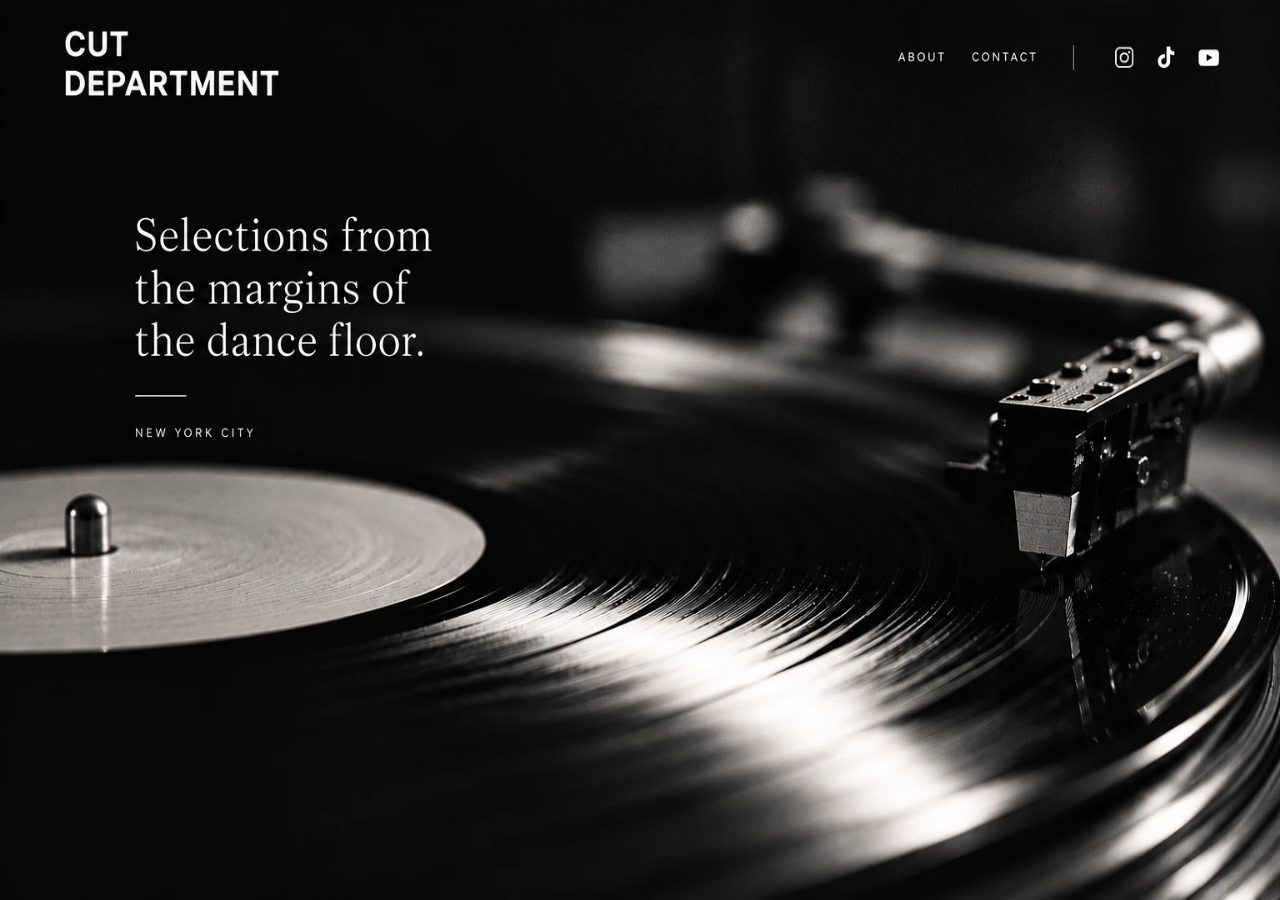
==== index.html @ 2505b228 "Add files via upload" ====
<!doctype html>
<html lang="en">
<head>
  <meta charset="utf-8">
  <meta name="viewport" content="width=device-width, initial-scale=1">
  <meta name="theme-color" content="#080808">
  <meta name="description" content="Cut Department — Selections from the margins of the dance floor. New York City.">
  <title>Cut Department — NYC</title>
  <link rel="stylesheet" href="styles.css">
</head>
<body>
  <main class="landing" aria-label="Cut Department homepage">
    <!-- Desktop reproduces the approved image exactly. Accessible, interactive links overlay the pictured labels. -->
    <div class="desktop-links">
      <a class="hotspot about-hit" href="about.html" aria-label="About Cut Department"></a>
      <button class="hotspot contact-hit" data-panel="contact" aria-label="Contact Cut Department"></button>
      <a class="hotspot instagram-hit" data-social="instagram" aria-label="Instagram" hidden></a>
      <a class="hotspot tiktok-hit" data-social="tiktok" aria-label="TikTok" hidden></a>
      <a class="hotspot youtube-hit" data-social="youtube" aria-label="YouTube" hidden></a>
    </div>
    <div class="mobile-content">
      <div class="mobile-top"><div class="brand">CUT<br>DEPARTMENT</div><nav aria-label="Main navigation"><a href="about.html">ABOUT</a><button data-panel="contact">CONTACT</button></nav></div>
      <div class="mobile-message"><h1>Selections from<br>the margins of<br>the dance floor.</h1><div class="small-rule"></div><p>NEW YORK CITY</p></div>
      <nav class="mobile-social" aria-label="Social media"><a data-social="instagram" hidden>INSTAGRAM</a><a data-social="tiktok" hidden>TIKTOK</a><a data-social="youtube" hidden>YOUTUBE</a></nav>
    </div>
  </main>
  <dialog id="info-dialog" aria-labelledby="dialog-title">
    <button id="close-dialog" aria-label="Close">×</button>
    <div id="dialog-content"></div>
  </dialog>
  <script src="script.js"></script>
</body>
</html>
---- styles.css ----
*{box-sizing:border-box}html,body{margin:0;min-height:100%;background:#080808;color:#fff}body{font-family:Arial,Helvetica,sans-serif}.landing{position:relative;width:100%;height:100svh;min-height:520px;background:#050505 url('assets/desktop.webp') center center/100% 100% no-repeat}.desktop-links{position:absolute;inset:0}.hotspot{position:absolute;display:block;background:transparent;border:0;cursor:pointer;padding:0}.hotspot:focus-visible{outline:2px solid #fff;outline-offset:3px}.about-hit{left:69.4%;top:4.5%;width:5.4%;height:4.5%}.contact-hit{left:75.3%;top:4.5%;width:7.2%;height:4.5%}.instagram-hit{left:86.5%;top:4.2%;width:3%;height:5%}.tiktok-hit{left:90.5%;top:4.2%;width:3%;height:5%}.youtube-hit{left:94%;top:4.2%;width:3.5%;height:5%}.mobile-content{display:none}dialog{background:#111;color:#fff;border:1px solid #4b4b4b;width:min(480px,calc(100% - 32px));padding:44px 36px 36px;box-shadow:0 20px 100px #000b}dialog::backdrop{background:#000b}dialog h2{font:normal 36px/1.1 Georgia,serif;margin:0 0 25px}dialog p{font:16px/1.65 Arial,sans-serif;color:#ddd}dialog a{color:#fff;text-underline-offset:5px}#close-dialog{position:absolute;top:10px;right:17px;color:#fff;background:none;border:0;font-size:32px;cursor:pointer}@media(max-width:700px){.landing{min-height:600px;background-image:linear-gradient(180deg,#070707 0%,#080808e8 34%,#08080866 67%,#080808b5 100%),url('assets/mobile.webp');background-size:cover,cover;background-position:center,center}.desktop-links{display:none}.mobile-content{display:flex;flex-direction:column;justify-content:space-between;min-height:100svh;padding:32px 25px 28px}.mobile-top{display:flex;justify-content:space-between;gap:16px;align-items:flex-start}.brand{font-size:24px;font-weight:700;line-height:1.03;letter-spacing:-.03em}.mobile-top nav{display:flex;gap:17px;padding-top:4px}.mobile-top button,.mobile-top nav a{color:#fff;background:none;border:0;padding:0;font-size:10px;letter-spacing:.15em;cursor:pointer;text-decoration:none}.mobile-message{margin-top:auto;margin-bottom:auto;padding-top:10vh}.mobile-message h1{font:normal clamp(32px,8.5vw,52px)/1.12 Georgia,'Times New Roman',serif;letter-spacing:-.02em;margin:0}.small-rule{width:52px;border-top:1px solid #fff;margin:30px 0 20px}.mobile-message p{font-size:10px;letter-spacing:.35em}.mobile-social{display:flex;gap:18px;flex-wrap:wrap}.mobile-social a{font-size:10px;letter-spacing:.13em;color:#fff;text-decoration:none}}@media(prefers-reduced-motion:no-preference){dialog{animation:appear .2s ease-out}@keyframes appear{from{opacity:0;transform:translateY(8px)}to{opacity:1;transform:translateY(0)}}}

/* Dedicated About page — all copy is selectable, responsive HTML. */
.about-page{background:#070707;color:#f5f5f5;min-height:100vh}
.about-header{position:relative;z-index:2;display:flex;justify-content:space-between;align-items:flex-start;gap:24px;padding:35px clamp(25px,9.4vw,110px) 0}
.about-brand{font:700 clamp(24px,3vw,40px)/.94 Arial,Helvetica,sans-serif;letter-spacing:-.035em;color:#fff;text-decoration:none}
.about-nav{display:flex;align-items:center;gap:clamp(20px,3.5vw,50px);padding-top:22px}
.about-nav a{font:13px/1.2 Arial,Helvetica,sans-serif;letter-spacing:.06em;color:#f5f5f5;text-decoration:none;padding-bottom:8px}
.about-nav a[aria-current="page"]{border-bottom:1px solid #fff}
.about-nav a:focus-visible,.about-brand:focus-visible{outline:2px solid white;outline-offset:5px}
.about-main{position:relative;isolation:isolate;min-height:calc(100vh - 120px);padding:clamp(100px,10vw,150px) clamp(25px,16.4vw,210px) 400px;overflow:hidden}
.about-copy{position:relative;z-index:1;max-width:790px}
.about-copy h1{font:400 clamp(52px,7vw,94px)/1.08 Georgia,'Times New Roman',serif;letter-spacing:-.035em;margin:0 0 56px}
.about-copy p{font:400 clamp(19px,2.15vw,29px)/1.5 Georgia,'Times New Roman',serif;margin:0 0 30px}
.about-vinyl{position:absolute;z-index:0;left:0;right:0;bottom:0;height:450px;background:linear-gradient(to bottom,#070707 0%,rgba(7,7,7,.10) 55%,rgba(7,7,7,.22) 100%),url('assets/about-vinyl.webp') center 60%/cover no-repeat;pointer-events:none}
@media(max-width:700px){.about-header{padding:30px 25px 0;gap:16px}.about-brand{font-size:25px}.about-nav{gap:16px;padding-top:8px}.about-nav a{font-size:10px;letter-spacing:.03em}.about-main{padding:105px 25px 260px;min-height:calc(100svh - 80px)}.about-copy h1{font-size:clamp(46px,11vw,66px);margin-bottom:40px}.about-copy p{font-size:clamp(19px,5.1vw,24px);line-height:1.53;margin-bottom:25px}.about-vinyl{height:290px;background-position:center 65%}}
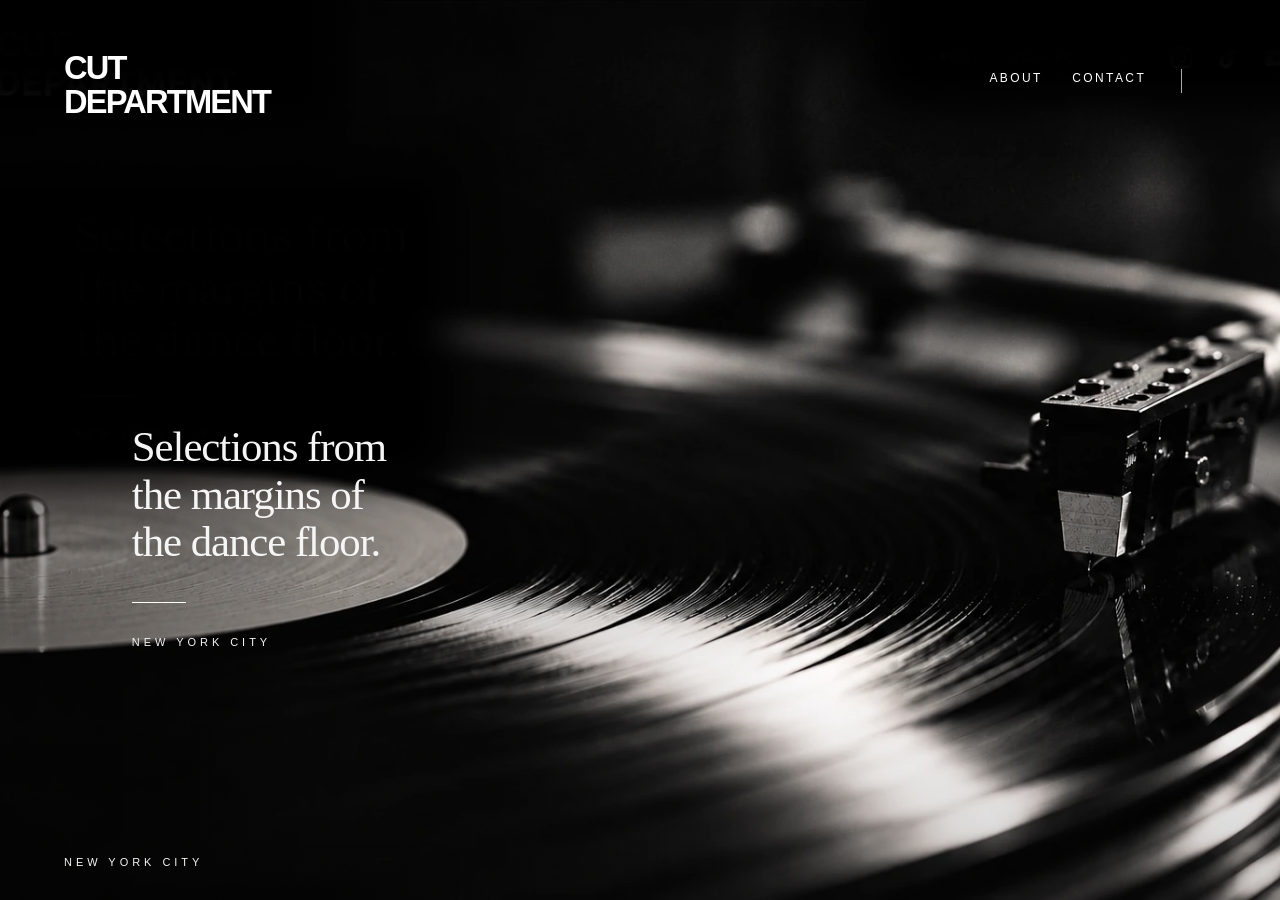
==== commit 174c270c: "Add files via upload" ====
--- a/index.html
+++ b/index.html
@@ -1,33 +1,6 @@
-<!doctype html>
-<html lang="en">
-<head>
-  <meta charset="utf-8">
-  <meta name="viewport" content="width=device-width, initial-scale=1">
-  <meta name="theme-color" content="#080808">
-  <meta name="description" content="Cut Department — Selections from the margins of the dance floor. New York City.">
-  <title>Cut Department — NYC</title>
-  <link rel="stylesheet" href="styles.css">
-</head>
-<body>
-  <main class="landing" aria-label="Cut Department homepage">
-    <!-- Desktop reproduces the approved image exactly. Accessible, interactive links overlay the pictured labels. -->
-    <div class="desktop-links">
-      <a class="hotspot about-hit" href="about.html" aria-label="About Cut Department"></a>
-      <button class="hotspot contact-hit" data-panel="contact" aria-label="Contact Cut Department"></button>
-      <a class="hotspot instagram-hit" data-social="instagram" aria-label="Instagram" hidden></a>
-      <a class="hotspot tiktok-hit" data-social="tiktok" aria-label="TikTok" hidden></a>
-      <a class="hotspot youtube-hit" data-social="youtube" aria-label="YouTube" hidden></a>
-    </div>
-    <div class="mobile-content">
-      <div class="mobile-top"><div class="brand">CUT<br>DEPARTMENT</div><nav aria-label="Main navigation"><a href="about.html">ABOUT</a><button data-panel="contact">CONTACT</button></nav></div>
-      <div class="mobile-message"><h1>Selections from<br>the margins of<br>the dance floor.</h1><div class="small-rule"></div><p>NEW YORK CITY</p></div>
-      <nav class="mobile-social" aria-label="Social media"><a data-social="instagram" hidden>INSTAGRAM</a><a data-social="tiktok" hidden>TIKTOK</a><a data-social="youtube" hidden>YOUTUBE</a></nav>
-    </div>
-  </main>
-  <dialog id="info-dialog" aria-labelledby="dialog-title">
-    <button id="close-dialog" aria-label="Close">×</button>
-    <div id="dialog-content"></div>
-  </dialog>
-  <script src="script.js"></script>
-</body>
-</html>
+<!doctype html><html lang="en"><head><meta charset="utf-8"><meta name="viewport" content="width=device-width,initial-scale=1"><meta name="theme-color" content="#070707"><meta name="description" content="Cut Department — selections from the margins of the dance floor. New York City."><title>Cut Department — New York City</title><link rel="stylesheet" href="styles.css"></head><body class="home-page">
+<main class="hero">
+<header class="site-header"><a class="brand" href="index.html" aria-label="Cut Department home"><span>CUT</span><span>DEPARTMENT</span></a><nav class="header-nav" aria-label="Main navigation"><a href="about.html">ABOUT</a><button type="button" data-panel="contact">CONTACT</button><span class="nav-divider" aria-hidden="true"></span><span class="icon-social"><a data-social="instagram" aria-label="Instagram" hidden>IG</a><a data-social="tiktok" aria-label="TikTok" hidden>TT</a><a data-social="youtube" aria-label="YouTube" hidden>YT</a></span></nav></header>
+<section class="hero-message"><h1>Selections from<br>the margins of<br>the dance floor.</h1><div class="rule"></div><p>NEW YORK CITY</p></section>
+<footer class="home-footer"><span>NEW YORK CITY</span><nav aria-label="Social media"><a data-social="instagram" hidden>INSTAGRAM</a><a data-social="tiktok" hidden>TIKTOK</a><a data-social="youtube" hidden>YOUTUBE</a></nav></footer>
+</main><dialog id="info-dialog" aria-labelledby="dialog-title"><button type="button" id="close-dialog" aria-label="Close">×</button><div id="dialog-content"></div></dialog><script src="script.js"></script></body></html>
--- a/styles.css
+++ b/styles.css
@@ -1,16 +1,3 @@
-*{box-sizing:border-box}html,body{margin:0;min-height:100%;background:#080808;color:#fff}body{font-family:Arial,Helvetica,sans-serif}.landing{position:relative;width:100%;height:100svh;min-height:520px;background:#050505 url('assets/desktop.webp') center center/100% 100% no-repeat}.desktop-links{position:absolute;inset:0}.hotspot{position:absolute;display:block;background:transparent;border:0;cursor:pointer;padding:0}.hotspot:focus-visible{outline:2px solid #fff;outline-offset:3px}.about-hit{left:69.4%;top:4.5%;width:5.4%;height:4.5%}.contact-hit{left:75.3%;top:4.5%;width:7.2%;height:4.5%}.instagram-hit{left:86.5%;top:4.2%;width:3%;height:5%}.tiktok-hit{left:90.5%;top:4.2%;width:3%;height:5%}.youtube-hit{left:94%;top:4.2%;width:3.5%;height:5%}.mobile-content{display:none}dialog{background:#111;color:#fff;border:1px solid #4b4b4b;width:min(480px,calc(100% - 32px));padding:44px 36px 36px;box-shadow:0 20px 100px #000b}dialog::backdrop{background:#000b}dialog h2{font:normal 36px/1.1 Georgia,serif;margin:0 0 25px}dialog p{font:16px/1.65 Arial,sans-serif;color:#ddd}dialog a{color:#fff;text-underline-offset:5px}#close-dialog{position:absolute;top:10px;right:17px;color:#fff;background:none;border:0;font-size:32px;cursor:pointer}@media(max-width:700px){.landing{min-height:600px;background-image:linear-gradient(180deg,#070707 0%,#080808e8 34%,#08080866 67%,#080808b5 100%),url('assets/mobile.webp');background-size:cover,cover;background-position:center,center}.desktop-links{display:none}.mobile-content{display:flex;flex-direction:column;justify-content:space-between;min-height:100svh;padding:32px 25px 28px}.mobile-top{display:flex;justify-content:space-between;gap:16px;align-items:flex-start}.brand{font-size:24px;font-weight:700;line-height:1.03;letter-spacing:-.03em}.mobile-top nav{display:flex;gap:17px;padding-top:4px}.mobile-top button,.mobile-top nav a{color:#fff;background:none;border:0;padding:0;font-size:10px;letter-spacing:.15em;cursor:pointer;text-decoration:none}.mobile-message{margin-top:auto;margin-bottom:auto;padding-top:10vh}.mobile-message h1{font:normal clamp(32px,8.5vw,52px)/1.12 Georgia,'Times New Roman',serif;letter-spacing:-.02em;margin:0}.small-rule{width:52px;border-top:1px solid #fff;margin:30px 0 20px}.mobile-message p{font-size:10px;letter-spacing:.35em}.mobile-social{display:flex;gap:18px;flex-wrap:wrap}.mobile-social a{font-size:10px;letter-spacing:.13em;color:#fff;text-decoration:none}}@media(prefers-reduced-motion:no-preference){dialog{animation:appear .2s ease-out}@keyframes appear{from{opacity:0;transform:translateY(8px)}to{opacity:1;transform:translateY(0)}}}
-
-/* Dedicated About page — all copy is selectable, responsive HTML. */
-.about-page{background:#070707;color:#f5f5f5;min-height:100vh}
-.about-header{position:relative;z-index:2;display:flex;justify-content:space-between;align-items:flex-start;gap:24px;padding:35px clamp(25px,9.4vw,110px) 0}
-.about-brand{font:700 clamp(24px,3vw,40px)/.94 Arial,Helvetica,sans-serif;letter-spacing:-.035em;color:#fff;text-decoration:none}
-.about-nav{display:flex;align-items:center;gap:clamp(20px,3.5vw,50px);padding-top:22px}
-.about-nav a{font:13px/1.2 Arial,Helvetica,sans-serif;letter-spacing:.06em;color:#f5f5f5;text-decoration:none;padding-bottom:8px}
-.about-nav a[aria-current="page"]{border-bottom:1px solid #fff}
-.about-nav a:focus-visible,.about-brand:focus-visible{outline:2px solid white;outline-offset:5px}
-.about-main{position:relative;isolation:isolate;min-height:calc(100vh - 120px);padding:clamp(100px,10vw,150px) clamp(25px,16.4vw,210px) 400px;overflow:hidden}
-.about-copy{position:relative;z-index:1;max-width:790px}
-.about-copy h1{font:400 clamp(52px,7vw,94px)/1.08 Georgia,'Times New Roman',serif;letter-spacing:-.035em;margin:0 0 56px}
-.about-copy p{font:400 clamp(19px,2.15vw,29px)/1.5 Georgia,'Times New Roman',serif;margin:0 0 30px}
-.about-vinyl{position:absolute;z-index:0;left:0;right:0;bottom:0;height:450px;background:linear-gradient(to bottom,#070707 0%,rgba(7,7,7,.10) 55%,rgba(7,7,7,.22) 100%),url('assets/about-vinyl.webp') center 60%/cover no-repeat;pointer-events:none}
-@media(max-width:700px){.about-header{padding:30px 25px 0;gap:16px}.about-brand{font-size:25px}.about-nav{gap:16px;padding-top:8px}.about-nav a{font-size:10px;letter-spacing:.03em}.about-main{padding:105px 25px 260px;min-height:calc(100svh - 80px)}.about-copy h1{font-size:clamp(46px,11vw,66px);margin-bottom:40px}.about-copy p{font-size:clamp(19px,5.1vw,24px);line-height:1.53;margin-bottom:25px}.about-vinyl{height:290px;background-position:center 65%}}
+:root{color-scheme:dark}*{box-sizing:border-box}html,body{margin:0;min-height:100%;background:#070707;color:#f5f5f5}body{font-family:Arial,Helvetica,sans-serif}a{color:inherit}button{font:inherit}.hero{position:relative;isolation:isolate;min-height:100svh;display:flex;flex-direction:column;background:#050505 url('assets/vinyl-background.webp') center center/cover no-repeat}.hero:before{content:"";position:absolute;z-index:-1;inset:0;background:linear-gradient(90deg,rgba(0,0,0,.42) 0%,transparent 65%),linear-gradient(180deg,rgba(0,0,0,.28),transparent 28%,transparent 75%,rgba(0,0,0,.2))}.site-header{display:flex;align-items:flex-start;justify-content:space-between;gap:24px;padding:clamp(26px,4vw,58px) clamp(25px,5vw,78px);position:relative;z-index:2}.brand{display:flex;flex-direction:column;align-items:flex-start;color:#fff;text-decoration:none;font-size:clamp(25px,2.55vw,40px);font-weight:750;letter-spacing:-.055em;line-height:1.04}.header-nav{display:flex;align-items:center;gap:clamp(18px,2.3vw,36px);padding-top:18px}.header-nav a,.header-nav button{font-size:12px;letter-spacing:.2em;text-decoration:none;border:0;background:transparent;color:#fff;cursor:pointer;padding:0 0 7px}.header-nav a[aria-current="page"]{border-bottom:1px solid #fff}.nav-divider{height:24px;width:1px;background:#aaa;margin:0 5px}.icon-social{display:flex;gap:15px}.icon-social a{letter-spacing:.02em;font-weight:bold}.hero-message{margin:auto 0 auto clamp(45px,10.3vw,160px);padding:45px 20px 0 0;max-width:570px}.hero-message h1{font:400 clamp(34px,3.35vw,53px)/1.11 Georgia,'Times New Roman',serif;letter-spacing:-.025em;margin:0}.rule{height:1px;background:#fff;width:54px;margin:36px 0 33px}.hero-message p,.home-footer{font-size:11px;letter-spacing:.36em}.hero-message p{margin:0}.home-footer{display:flex;justify-content:space-between;align-items:center;gap:20px;padding:0 clamp(25px,5vw,78px) 32px}.home-footer nav{display:flex;gap:27px}.home-footer a{font-size:11px;letter-spacing:.16em;text-decoration:none}.home-footer nav:empty{display:none}[hidden]{display:none!important}a:focus-visible,button:focus-visible{outline:2px solid white;outline-offset:6px}dialog{position:fixed;background:#111;color:#fff;border:1px solid #555;width:min(480px,calc(100% - 32px));padding:44px 36px 36px;box-shadow:0 20px 100px #000b}dialog::backdrop{background:#000c}dialog h2{font:400 36px Georgia,serif;margin:0 0 25px}dialog p{font-size:16px;line-height:1.65;color:#ddd}dialog a{text-underline-offset:5px}#close-dialog{position:absolute;top:10px;right:17px;color:#fff;background:none;border:0;font-size:32px;cursor:pointer}
+.about-page{min-height:100svh}.about-main{position:relative;isolation:isolate;min-height:calc(100svh - 115px);padding:clamp(65px,8vw,105px) clamp(25px,16vw,230px) 330px;overflow:hidden}.about-copy{position:relative;z-index:1;max-width:760px}.about-copy h1{font:400 clamp(32px,3.6vw,49px)/1.2 Georgia,'Times New Roman',serif;letter-spacing:-.018em;margin:0 0 46px;color:#f5f5f5}.about-copy p{font:400 clamp(19px,1.8vw,25px)/1.56 Georgia,'Times New Roman',serif;margin:0 0 28px}.about-vinyl{position:absolute;z-index:0;left:0;right:0;bottom:0;height:350px;background:linear-gradient(to bottom,#070707 0%,rgba(7,7,7,.05) 75%),url('assets/about-vinyl.webp') center 60%/cover no-repeat;pointer-events:none}
+@media(max-width:700px){.site-header{padding:28px 24px;gap:14px}.brand{font-size:25px}.header-nav{gap:16px;padding-top:6px}.header-nav a,.header-nav button{font-size:10px;letter-spacing:.09em}.nav-divider,.icon-social{display:none}.hero{min-height:100svh;background-position:60% center}.hero:before{background:linear-gradient(180deg,rgba(0,0,0,.38),rgba(0,0,0,.43) 40%,rgba(0,0,0,.08) 78%,rgba(0,0,0,.5))}.hero-message{margin:auto 24px;padding:30px 0;max-width:420px}.hero-message h1{font-size:clamp(33px,8.2vw,48px)}.rule{margin:27px 0 22px}.hero-message p{font-size:10px}.home-footer{padding:0 24px 25px}.home-footer>span{display:none}.home-footer nav{gap:17px;flex-wrap:wrap}.home-footer a{font-size:10px}.about-main{padding:80px 25px 260px}.about-copy h1{font-size:clamp(33px,8vw,43px);margin-bottom:37px}.about-copy p{font-size:clamp(19px,5vw,23px);line-height:1.55}.about-vinyl{height:290px;background-position:center 65%}}
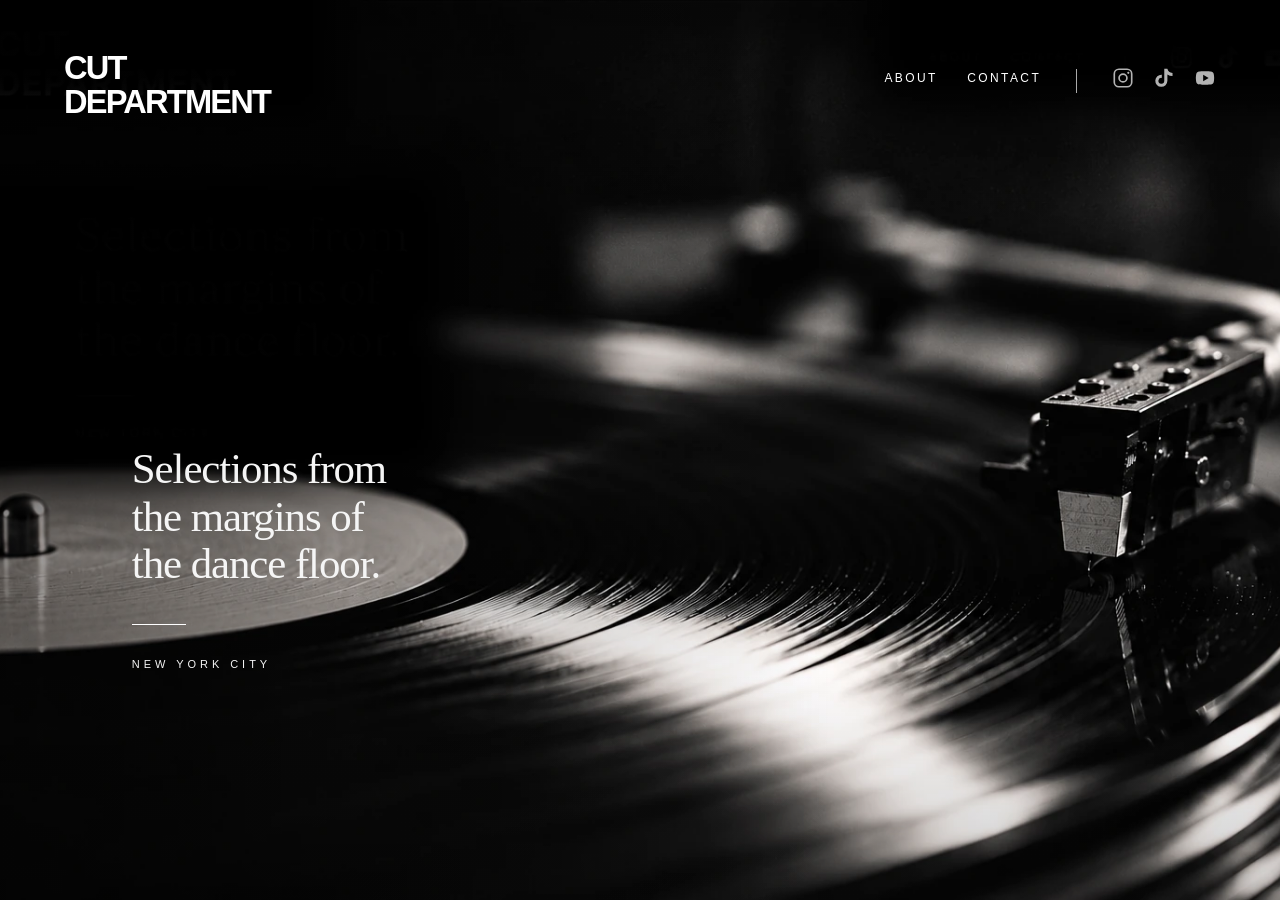
==== commit 32db4c27: "Add files via upload" ====
--- a/index.html
+++ b/index.html
@@ -1,6 +1,6 @@
 <!doctype html><html lang="en"><head><meta charset="utf-8"><meta name="viewport" content="width=device-width,initial-scale=1"><meta name="theme-color" content="#070707"><meta name="description" content="Cut Department — selections from the margins of the dance floor. New York City."><title>Cut Department — New York City</title><link rel="stylesheet" href="styles.css"></head><body class="home-page">
 <main class="hero">
-<header class="site-header"><a class="brand" href="index.html" aria-label="Cut Department home"><span>CUT</span><span>DEPARTMENT</span></a><nav class="header-nav" aria-label="Main navigation"><a href="about.html">ABOUT</a><button type="button" data-panel="contact">CONTACT</button><span class="nav-divider" aria-hidden="true"></span><span class="icon-social"><a data-social="instagram" aria-label="Instagram" hidden>IG</a><a data-social="tiktok" aria-label="TikTok" hidden>TT</a><a data-social="youtube" aria-label="YouTube" hidden>YT</a></span></nav></header>
+<header class="site-header"><a class="brand" href="index.html" aria-label="Cut Department home"><span>CUT</span><span>DEPARTMENT</span></a><nav class="header-nav" aria-label="Main navigation"><a href="about.html">ABOUT</a><button type="button" data-panel="contact">CONTACT</button><span class="nav-divider" aria-hidden="true"></span><span class="icon-social"><a data-social="instagram" aria-label="Instagram" title="Instagram — link coming soon" aria-disabled="true"><svg viewBox="0 0 24 24" aria-hidden="true"><rect x="2.5" y="2.5" width="19" height="19" rx="5"/><circle cx="12" cy="12" r="4.3"/><circle class="dot" cx="17.8" cy="6.4" r="1.2"/></svg></a><a data-social="tiktok" aria-label="Tiktok" title="Tiktok — link coming soon" aria-disabled="true"><svg viewBox="0 0 24 24" aria-hidden="true" class="filled"><path d="M15.7 2h-3.4v13.1a3.2 3.2 0 1 1-2.7-3.2V8.5a6.6 6.6 0 1 0 6.1 6.6V8.1a9.3 9.3 0 0 0 5.6 1.8V6.5A5.7 5.7 0 0 1 15.7 2Z"/></svg></a><a data-social="youtube" aria-label="Youtube" title="Youtube — link coming soon" aria-disabled="true"><svg viewBox="0 0 24 24" aria-hidden="true" class="filled"><path d="M21.5 7.3a3 3 0 0 0-2.1-2.1C17.5 4.7 12 4.7 12 4.7s-5.5 0-7.4.5a3 3 0 0 0-2.1 2.1A31 31 0 0 0 2 12a31 31 0 0 0 .5 4.7 3 3 0 0 0 2.1 2.1c1.9.5 7.4.5 7.4.5s5.5 0 7.4-.5a3 3 0 0 0 2.1-2.1A31 31 0 0 0 22 12a31 31 0 0 0-.5-4.7ZM10 15.5v-7l6 3.5-6 3.5Z"/></svg></a></span></nav></header>
 <section class="hero-message"><h1>Selections from<br>the margins of<br>the dance floor.</h1><div class="rule"></div><p>NEW YORK CITY</p></section>
-<footer class="home-footer"><span>NEW YORK CITY</span><nav aria-label="Social media"><a data-social="instagram" hidden>INSTAGRAM</a><a data-social="tiktok" hidden>TIKTOK</a><a data-social="youtube" hidden>YOUTUBE</a></nav></footer>
+
 </main><dialog id="info-dialog" aria-labelledby="dialog-title"><button type="button" id="close-dialog" aria-label="Close">×</button><div id="dialog-content"></div></dialog><script src="script.js"></script></body></html>
--- a/styles.css
+++ b/styles.css
@@ -1,3 +1,22 @@
 :root{color-scheme:dark}*{box-sizing:border-box}html,body{margin:0;min-height:100%;background:#070707;color:#f5f5f5}body{font-family:Arial,Helvetica,sans-serif}a{color:inherit}button{font:inherit}.hero{position:relative;isolation:isolate;min-height:100svh;display:flex;flex-direction:column;background:#050505 url('assets/vinyl-background.webp') center center/cover no-repeat}.hero:before{content:"";position:absolute;z-index:-1;inset:0;background:linear-gradient(90deg,rgba(0,0,0,.42) 0%,transparent 65%),linear-gradient(180deg,rgba(0,0,0,.28),transparent 28%,transparent 75%,rgba(0,0,0,.2))}.site-header{display:flex;align-items:flex-start;justify-content:space-between;gap:24px;padding:clamp(26px,4vw,58px) clamp(25px,5vw,78px);position:relative;z-index:2}.brand{display:flex;flex-direction:column;align-items:flex-start;color:#fff;text-decoration:none;font-size:clamp(25px,2.55vw,40px);font-weight:750;letter-spacing:-.055em;line-height:1.04}.header-nav{display:flex;align-items:center;gap:clamp(18px,2.3vw,36px);padding-top:18px}.header-nav a,.header-nav button{font-size:12px;letter-spacing:.2em;text-decoration:none;border:0;background:transparent;color:#fff;cursor:pointer;padding:0 0 7px}.header-nav a[aria-current="page"]{border-bottom:1px solid #fff}.nav-divider{height:24px;width:1px;background:#aaa;margin:0 5px}.icon-social{display:flex;gap:15px}.icon-social a{letter-spacing:.02em;font-weight:bold}.hero-message{margin:auto 0 auto clamp(45px,10.3vw,160px);padding:45px 20px 0 0;max-width:570px}.hero-message h1{font:400 clamp(34px,3.35vw,53px)/1.11 Georgia,'Times New Roman',serif;letter-spacing:-.025em;margin:0}.rule{height:1px;background:#fff;width:54px;margin:36px 0 33px}.hero-message p,.home-footer{font-size:11px;letter-spacing:.36em}.hero-message p{margin:0}.home-footer{display:flex;justify-content:space-between;align-items:center;gap:20px;padding:0 clamp(25px,5vw,78px) 32px}.home-footer nav{display:flex;gap:27px}.home-footer a{font-size:11px;letter-spacing:.16em;text-decoration:none}.home-footer nav:empty{display:none}[hidden]{display:none!important}a:focus-visible,button:focus-visible{outline:2px solid white;outline-offset:6px}dialog{position:fixed;background:#111;color:#fff;border:1px solid #555;width:min(480px,calc(100% - 32px));padding:44px 36px 36px;box-shadow:0 20px 100px #000b}dialog::backdrop{background:#000c}dialog h2{font:400 36px Georgia,serif;margin:0 0 25px}dialog p{font-size:16px;line-height:1.65;color:#ddd}dialog a{text-underline-offset:5px}#close-dialog{position:absolute;top:10px;right:17px;color:#fff;background:none;border:0;font-size:32px;cursor:pointer}
 .about-page{min-height:100svh}.about-main{position:relative;isolation:isolate;min-height:calc(100svh - 115px);padding:clamp(65px,8vw,105px) clamp(25px,16vw,230px) 330px;overflow:hidden}.about-copy{position:relative;z-index:1;max-width:760px}.about-copy h1{font:400 clamp(32px,3.6vw,49px)/1.2 Georgia,'Times New Roman',serif;letter-spacing:-.018em;margin:0 0 46px;color:#f5f5f5}.about-copy p{font:400 clamp(19px,1.8vw,25px)/1.56 Georgia,'Times New Roman',serif;margin:0 0 28px}.about-vinyl{position:absolute;z-index:0;left:0;right:0;bottom:0;height:350px;background:linear-gradient(to bottom,#070707 0%,rgba(7,7,7,.05) 75%),url('assets/about-vinyl.webp') center 60%/cover no-repeat;pointer-events:none}
 @media(max-width:700px){.site-header{padding:28px 24px;gap:14px}.brand{font-size:25px}.header-nav{gap:16px;padding-top:6px}.header-nav a,.header-nav button{font-size:10px;letter-spacing:.09em}.nav-divider,.icon-social{display:none}.hero{min-height:100svh;background-position:60% center}.hero:before{background:linear-gradient(180deg,rgba(0,0,0,.38),rgba(0,0,0,.43) 40%,rgba(0,0,0,.08) 78%,rgba(0,0,0,.5))}.hero-message{margin:auto 24px;padding:30px 0;max-width:420px}.hero-message h1{font-size:clamp(33px,8.2vw,48px)}.rule{margin:27px 0 22px}.hero-message p{font-size:10px}.home-footer{padding:0 24px 25px}.home-footer>span{display:none}.home-footer nav{gap:17px;flex-wrap:wrap}.home-footer a{font-size:10px}.about-main{padding:80px 25px 260px}.about-copy h1{font-size:clamp(33px,8vw,43px);margin-bottom:37px}.about-copy p{font-size:clamp(19px,5vw,23px);line-height:1.55}.about-vinyl{height:290px;background-position:center 65%}}
+
+/* v3: visible social icons, inactive until their URLs are configured. */
+.icon-social{display:flex;align-items:center;gap:18px}
+.icon-social a{display:inline-flex;width:23px;height:23px;align-items:center;justify-content:center;color:white;text-decoration:none}
+.icon-social svg{width:22px;height:22px;fill:none;stroke:currentColor;stroke-width:1.8;stroke-linecap:round;stroke-linejoin:round}
+.icon-social svg.filled{fill:currentColor;stroke:none}
+.icon-social .dot{fill:currentColor;stroke:none}
+.icon-social a[aria-disabled="true"]{opacity:.7;cursor:default}
+/* Compact, viewport-conscious About composition. Keep body copy as real text. */
+.about-page{min-height:100svh;display:flex;flex-direction:column}
+.about-page .site-header{flex:0 0 auto;padding-top:clamp(22px,3vw,42px);padding-bottom:16px}
+.about-main{flex:1;min-height:0;padding:clamp(24px,4vh,52px) clamp(25px,12vw,190px) clamp(155px,22vh,220px);display:flex;align-items:flex-start}
+.about-copy{max-width:810px}
+.about-copy h1{font-size:clamp(29px,2.65vw,39px);margin:0 0 clamp(20px,3vh,34px)}
+.about-copy p{font-size:clamp(17px,1.35vw,20px);line-height:1.48;margin:0 0 clamp(14px,2.2vh,22px)}
+.about-vinyl{height:clamp(145px,25vh,240px);background-position:center 62%}
+@media (min-width:701px) and (max-height:800px){.about-main{padding-top:15px;padding-bottom:135px}.about-copy h1{margin-bottom:17px}.about-copy p{font-size:clamp(16px,1.2vw,18px);line-height:1.4;margin-bottom:13px}.about-vinyl{height:165px}}
+@media (max-width:700px){.icon-social{display:flex;gap:11px}.icon-social a{width:19px;height:19px}.icon-social svg{width:18px;height:18px}.header-nav{flex-wrap:wrap;justify-content:flex-end;row-gap:10px}.about-main{display:block;padding:45px 25px 180px}.about-copy h1{font-size:clamp(29px,7.2vw,37px);margin-bottom:24px}.about-copy p{font-size:clamp(17px,4.3vw,20px);line-height:1.48;margin-bottom:19px}.about-vinyl{height:185px}}
+@media (max-width:390px){.site-header{gap:8px}.brand{font-size:22px}.header-nav{gap:11px}.icon-social{width:100%;justify-content:flex-end}}
